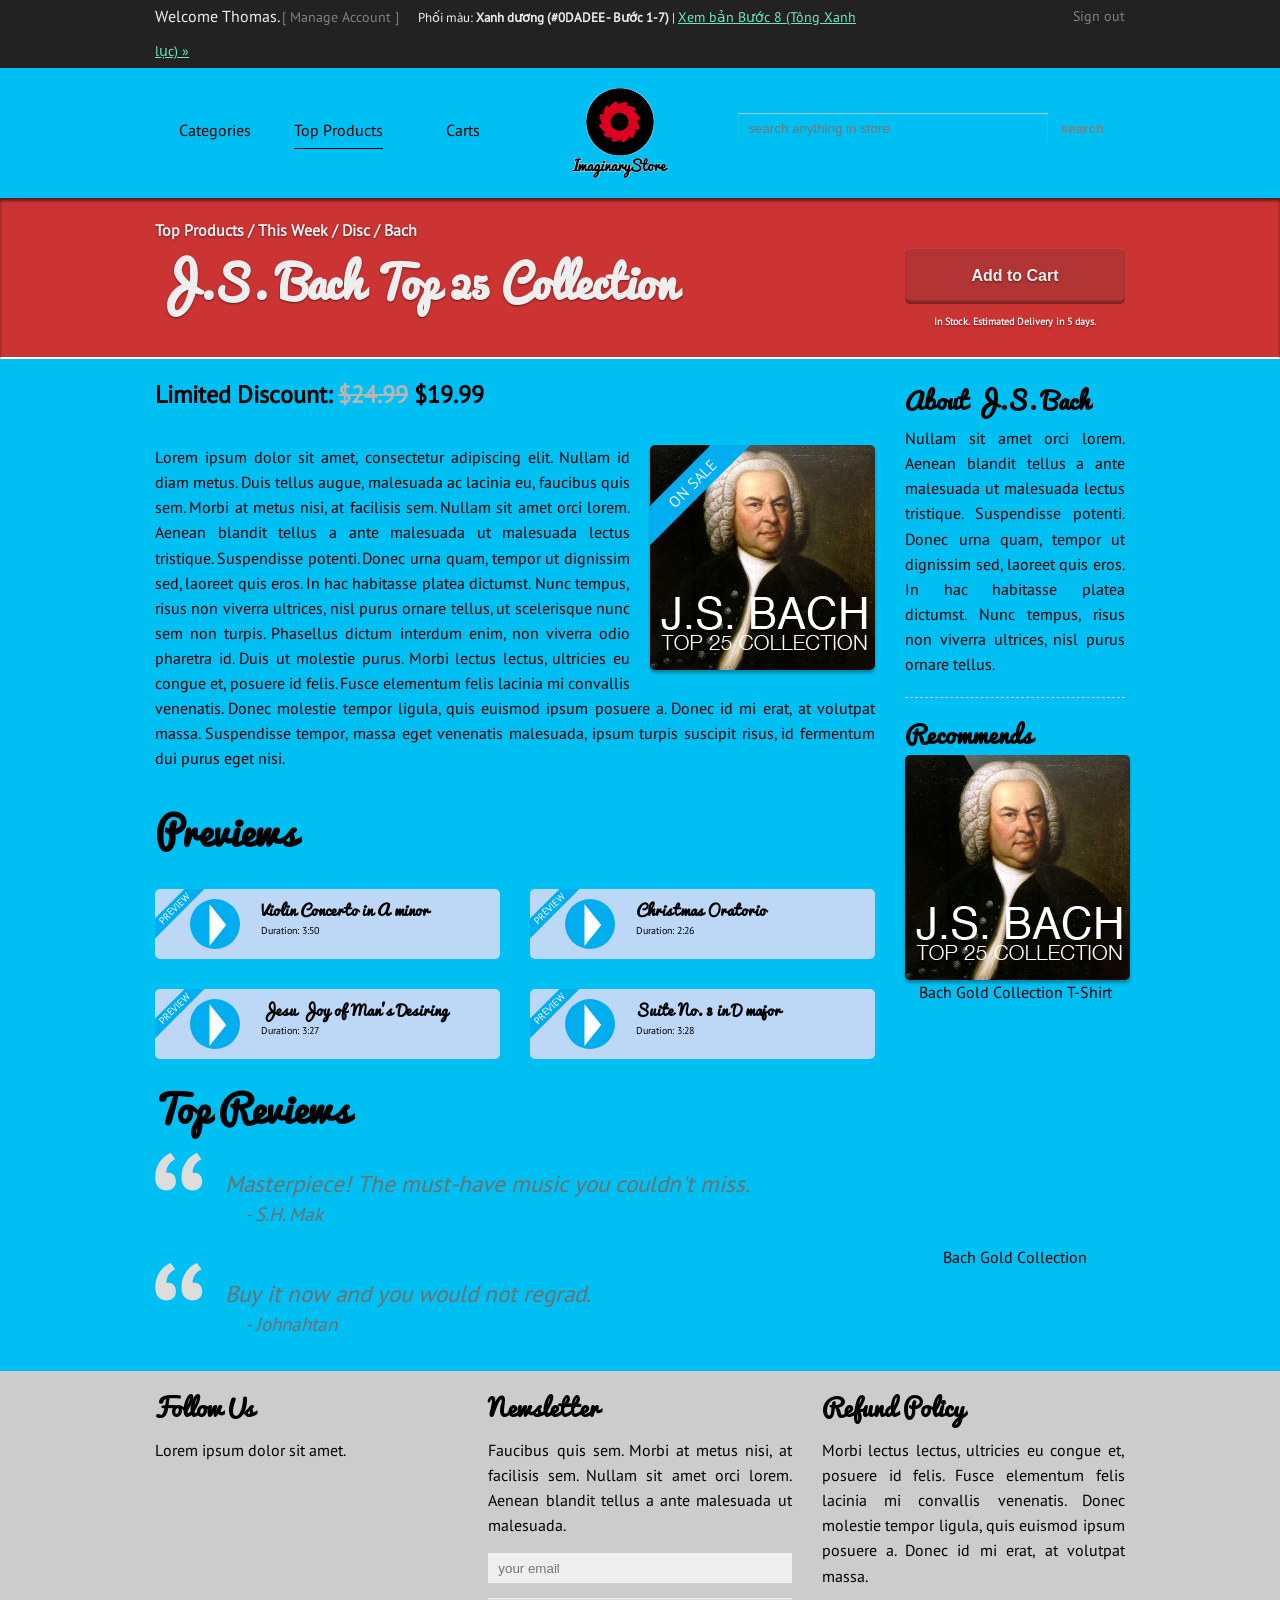
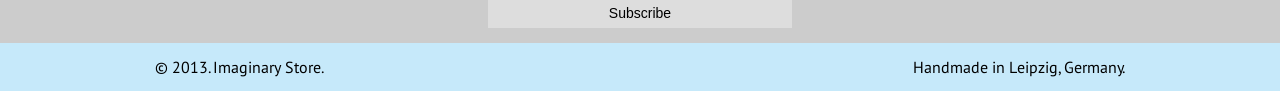
==== index.html @ 4e6197c7 "Hoàn thành bài thực hành phối màu đơn tông trên trang web" ====
<!doctype html>
<html>
<head>
<meta charset="utf-8">
<meta name="viewport" content="width=device-width, initial-scale=1" />
<title>Imaginary Store</title>
<link href="style.css" rel="stylesheet" type="text/css" />
</head>

<body>
<header id="top">
	<div class="fix-size">
    	<p class="c9 left">
        	Welcome Thomas. <a href="">[ Manage Account ]</a>
            <span style="margin-left: 15px; font-size: 13px;">
                Phối màu: <strong>Xanh dương (#0DADEE - Bước 1-7)</strong> | <a href="index-variant2.html" style="color: #6EE7B7; text-decoration: underline;">Xem bản Bước 8 (Tông Xanh lục) &raquo;</a>
            </span>
        </p>
        <p class="c3 left">
        	<a href="#main-nav" class="hide"><img src="images/nav-btn.png" alt="button" /></a>
            <a href="" class="right">Sign out</a>
        </p>
    </div>
    <div class="clear"></div>
</header><!-- header -->

<nav>
	<div class="fix-size">
    	<ul class="c5 left show">
        	<li><a href="">Categories</a></li>
            <li><a href="">Top Products</a></li>
            <li><a href="">Carts</a></li>
        </ul>
        <a href="" class="c2 left c">
        	<img src="images/logo.png" alt="logo" />
        </a>
        <form action="#" class="c5 left show">
        	<input type="search" placeholder="search anything in store" required />
            <input type="submit" value="search" />
        </form>
    </div>
    <div class="clear"></div>
</nav><!-- nav -->

<section id="banner">
	<div class="fix-size">
    	<section class="c9 left c">
        	<p>Top Products / This Week / Disc / Bach</p>
            <h1>J.S. Bach Top 25 Collection</h1>
        </section>
        <aside class="c3 left c">
        	<button>Add to Cart</button>
            <p>In Stock. Estimated Delivery in 5 days.</p>
        </aside>
    </div>
    <div class="clear"></div>
</section><!-- banner -->

<section id="main">
	<div class="fix-size">
    	<section class="c9 left c">
        	<h3>Limited Discount: <del>$24.99</del> $19.99</h3>            
            <div class="trans right">
                <div class="cover">
                    <div class="face">
                        <p class="on-sale">ON SALE</p>
                    </div>
                    <div class="face back">
                        <b>J.S. Bach - Top 25 Collection</b>
                        <ol>
                            <li>Violin Concerto in A minor</li>
                            <li>Christmas Oratorio</li>
                            <li>Jesu Joy of Man's Desiring</li>
                            <li>Suite No. 3 in D major</li>
                            <!-- text -->
                        </ol>
                    </div>
                </div>
            </div><!-- trans -->
            
            <p>
            	Lorem ipsum dolor sit amet, consectetur adipiscing elit. Nullam id diam metus. Duis tellus augue, malesuada ac lacinia eu, faucibus quis sem. Morbi at metus nisi, at facilisis sem. Nullam sit amet orci lorem. Aenean blandit tellus a ante malesuada ut malesuada lectus tristique. Suspendisse potenti. Donec urna quam, tempor ut dignissim sed, laoreet quis eros. In hac habitasse platea dictumst. Nunc tempus, risus non viverra ultrices, nisl purus ornare tellus, ut scelerisque nunc sem non turpis. Phasellus dictum interdum enim, non viverra odio pharetra id. Duis ut molestie purus. Morbi lectus lectus, ultricies eu congue et, posuere id felis. Fusce elementum felis lacinia mi convallis venenatis. Donec molestie tempor ligula, quis euismod ipsum posuere a. Donec id mi erat, at volutpat massa. Suspendisse tempor, massa eget venenatis malesuada, ipsum turpis suscipit risus, id fermentum dui purus eget nisi.<!-- text -->
            </p>
            
            <h2>Previews</h2>
            <ul class="preview">
            	<li class="left"><a href="">
                	<div class="c3 left">
                    	<p class="title">PREVIEW</p>
                        <div class="circle"><div class="triangle">&#9658;</div></div>
                    </div>
                    <div class="c9 left">
                    	<b>Violin Concerto in A minor</b><!-- text -->
                        <small>Duration: 3:50</small>
                    </div>
                    <div class="clear"></div>
                </a></li><!-- element -->
                
                <li class="right"><a href="">
                	<div class="c3 left">
                    	<p class="title">PREVIEW</p>
                        <div class="circle"><div class="triangle">&#9658;</div></div>
                    </div>
                    <div class="c9 left">
                    	<b>Christmas Oratorio</b><!-- text -->
                        <small>Duration: 2:26</small>
                    </div>
                    <div class="clear"></div>
                </a></li><!-- element -->
                <li class="clear"></li>
                
                <li class="left"><a href="">
                	<div class="c3 left">
                    	<p class="title">PREVIEW</p>
                        <div class="circle"><div class="triangle">&#9658;</div></div>
                    </div>
                    <div class="c9 left">
                    	<b>Jesu Joy of Man's Desiring</b><!-- text -->
                        <small>Duration: 3:27</small>
                    </div>
                    <div class="clear"></div>
                </a></li><!-- element -->
                
                <li class="right"><a href="">
                	<div class="c3 left">
                    	<p class="title">PREVIEW</p>
                        <div class="circle"><div class="triangle">&#9658;</div></div>
                    </div>
                    <div class="c9 left">
                    	<b>Suite No. 3 in D major</b><!-- text -->
                        <small>Duration: 3:28</small>
                    </div>
                    <div class="clear"></div>
                </a></li><!-- element -->
            </ul>
            <div class="clear"></div>
            
            <h2>Top Reviews</h2>
            <blockquote>
            	<div class="quote">&ldquo;</div>
                <p>
                	Masterpiece! The must-have music you couldn't miss.<small>- S.H. Mak</small>
                </p>
            </blockquote>
            
            <blockquote>
            	<div class="quote">&ldquo;</div>
                <p>
                	Buy it now and you would not regrad. <small>- Johnahtan</small>
                </p>
            </blockquote>
        </section>
        <aside class="c3 left c">
        	<h3>About J.S. Bach</h3>
            <p class="about">
            	Nullam sit amet orci lorem. Aenean blandit tellus a ante malesuada ut malesuada lectus tristique. Suspendisse potenti. Donec urna quam, tempor ut dignissim sed, laoreet quis eros. In hac habitasse platea dictumst. Nunc tempus, risus non viverra ultrices, nisl purus ornare tellus.
            </p>
            
            <h3>Recommends</h3>
            <div class="aside-cover">
            	<div class="trans">
                	<div class="cover">
                    	<div class="face">
                        </div>
                        <div class="face back">
                        	<b>J.S. Bach - Top 25 Collection</b>
                            <ol>
                            	<li>Violin Concerto in A minor</li>
                                <li>Christmas Oratorio</li>
                                <li>Jesu Joy of Man's Desiring</li>
                                <li>Suite No. 3 in D major</li>
                            	<!-- text -->
                            </ol>
                            <button>Go to Album</button>
                        </div>
                    </div>
                </div><!-- trans -->
            	<p>Bach Gold Collection T-Shirt</p>
            </div><!-- aside cover -->
            
            <div class="aside-cover">
            	<div class="trans">
                	<div class="cover">
                    	<div class="face">
                        </div>
                        <div class="face back">
                        	<b>J.S. Bach - Top 25 Collection</b>
                            <ol>
                            	<li>Violin Concerto in A minor</li>
                                <li>Christmas Oratorio</li>
                                <li>Jesu Joy of Man's Desiring</li>
                                <li>Suite No. 3 in D major</li>
                            	<!-- text -->
                            </ol>
                            <button>Go to Album</button>
                        </div>
                    </div>
                </div><!-- trans -->
                <p>Bach Gold Collection</p>
            </div><!-- aside cover -->
        </aside>
    </div>
    <div class="clear"></div>
    
    <nav id="main-nav" class="c12 c hide">
    	<ul>
        	<li><a href="#top"><span class="arrow"></span>Back to Top</a></li>
            <li><a href="">Categories</a></li>
            <li><a href="">Top Products</a></li>
            <li><a href="">Carts</a></li>
            <li><a href="">Your Account</a></li>
        </ul>
        <form action="#">
        	<input type="search" placeholder="search in store" required />
            <input type="submit" value="go" />
        </form>
    </nav><!-- main nav -->
    <div class="clear"></div>
</section><!-- main -->

<section id="info">
	<div class="fix-size">
    	<div class="c4 left c">
        	<h3>Follow Us</h3>
            <p>
            	Lorem ipsum dolor sit amet.
            </p>
        </div>
        <div class="c4 left c">
        	<h3>Newsletter</h3>
            <p>
            	Faucibus quis sem. Morbi at metus nisi, at facilisis sem. Nullam sit amet orci lorem. Aenean blandit tellus a ante malesuada ut malesuada.
            </p>
            <form action="#">
            	<input type="email" placeholder="your email" required />
                <input type="submit" value="Subscribe" />
            </form>
        </div>
        <div class="c4 left c">
        	<h3>Refund Policy</h3>
        	<p>
            	Morbi lectus lectus, ultricies eu congue et, posuere id felis. Fusce elementum felis lacinia mi convallis venenatis. Donec molestie tempor ligula, quis euismod ipsum posuere a. Donec id mi erat, at volutpat massa.
            </p>
        </div>
    </div>
    <div class="clear"></div>
</section><!-- info -->

<footer>
	<div class="fix-size">
    	<div class="c12 c">
        	<span>&copy; 2013. Imaginary Store.</span>
            <span class="right">Handmade in Leipzig, Germany.</span>
        </div>
    </div>
    <div class="clear"></div>
</footer><!-- footer -->
</body>
</html>
---- style.css ----
@charset "utf-8";
/* CSS Document */
* {
	margin: 0;
	padding: 0;
}
ul li {
	list-style: none;
}
a {
	text-decoration: none;
}
.clear {
	clear: both;
}
.left {
	float: left;
}
.right { 
	float: right;
}
.hide {
	display: none;
}
::selection {
	background: #00ADEE;
	color: #fff;
}
::-moz-selection {
background: #00ADEE;
color: #fff;
}
.c2 {
	width: 16.6666%;
}
.c3 {
	width: 25%;
}
.c4 {
	width: 33.3333%;
}
.c5 {
	width: 41.6666%;
}
.c9 {
	width: 75%;
}
.c12 {
	width: 100%;
}
.c2, .c3, .c4, .c5, .c9, .c12 {
	padding: 0 15px;
	box-sizing: border-box;
	-moz-box-sizing: border-box;
}
.fix-size {
	max-width: 1000px;
	margin: auto;
}
/* core */
@font-face {
	font-family: font1;
	src: url(fonts/pacifico.woff);
}
@font-face {
	font-family: font2;
	src: url(fonts/ptsans.woff);
}
body {
    font-family: font2;
    font-size: 15.5px;
    color: #000;
    background: #00BFF2; 
    line-height: 1.62em;
}
/* header */
header {
	color: #eee;
	background: #222;
	line-height: 32px;
}
header a {
	color: #808080;
	font-size: 14px;
}
/* footer */
footer {
    color: #000; 
    background: #C6E9FA; 
    line-height: 48px;
}
/* nav */
body > nav ul {
	margin-top: 45px;
}
body > nav ul li {
	width: 31%;
	display: inline-block;
	text-align: center;
}
body > nav ul li a {
	color: #000;
	display: inline-block;
	padding: 5px 0;
}
body > nav ul li:nth-child(2) a {
	border-bottom: solid 1px;
}
body > nav ul:hover li a {
	border-bottom: none;
}
body > nav ul li:hover a {
	border-bottom: solid 1px;
}
body > nav a.c2 {
	display: block;
}
body > nav a img {
	display: block;
	margin: 20px 0;
}
body > nav form {
	margin-top: 45px;
}
input, button {
	width: 100%;
	height: 30px;
	color: #a9a9a9;
	background: none;
	border: none;
	outline: none;
}
body > nav input[type=search] {
	width: 80%;
	box-shadow: inset 0 1px 1px rgba(210, 210, 210, 0.8);
	text-indent: 10px;
}
body > nav input[type=search]:focus {
	background: #fff;
	box-shadow: inset 0 1px 1px rgba(170, 170, 170, 0.7);
}
body > nav input[type=submit] {
	width: 16%;
	font-weight: bold;
	color: #808080;
}
body > nav input[type=search]:focus + input {
	background: #fff;
	box-shadow: inset 0 1px 1px rgba(170, 170, 170, 0.7);
}
/* banner */
#banner {
	background: #c33;
	box-shadow: inset 0 3px 3px rgba(0, 0, 0, 0.5), inset 0 -2px #fff;
	font-weight: bold;
	padding: 20px 0;
	color: #eee;
	text-shadow: 0 1px 2px rgba(0, 0, 0, 0.5);
}
h1, h2, h3 {
	font-family: font1;
	line-height: normal;
	padding-bottom: 10px;
}
h1 {
	font-size: 44px;
}
h2 {
	font-size: 38px;
}
h3 {
	font-size: 24px;
}
#banner aside button {
	height: 56px;
	border-radius: 5px;
	margin-top: 30px;
	font-size: 16px;
	font-weight: bold;
	color: #eee;
	box-shadow: inset 0 -3px 2px rgba(0, 0, 0, 0.3), inset 0 1px 1px rgba(255, 255, 255, 0.1);
	background: #b23434;
	text-shadow: 0 1px 2px rgba(0, 0, 0, 0.5);
}
#banner aside button:hover {
	box-shadow: inset 0 2px 2px rgba(0, 0, 0, 0.1), inset 0 -2px rgba(255, 255, 255, 0.1);
}
#banner aside button:active {
	box-shadow: inset 0 2px 2px rgba(0, 0, 0, 0.1), inset 0 -2px rgba(255, 255, 255, 0.1);
	background: #8f292b;
}
#banner aside p {
	text-align: center;
	font-size: 10px;
	padding: 5px 0;
}
/* main */
#main {
	padding-top: 20px;
	overflow: hidden;
}
#main section > .right {
	margin-left: 20px;
	margin-bottom: 10px;
}
#main section h3 {
	font-family: font2;
	font-size: 24px !important;
	margin-bottom: 25px;
}
#main section h3 del {
	color: #b6b6b6;
}
#main section > p {
	text-align: justify;
	margin-bottom: 25px;
}
/* trans */
.trans {
	width: 225px;
	height: 225px;
	margin: auto;
	perspective: 800px;
	-webkit-perspective: 800px;
}
.trans .cover {
	width: 225px;
	height: 225px;
	position: relative;
	transform-style: preserve-3d;
	-webkit-transform-style: preserve-3d;
	transition: all 0.5s ease-out;
	-webkit-transition: all 0.5s ease-out;
}
.trans .face {
	background: url(images/disc-cover.png) no-repeat;
	width: 205px;
	height: 205px;
	padding: 10px;
	border-radius: 5px;
	transform-style: preserve-3d;
	-webkit-transform-style: preserve-3d;
	backface-visibility: hidden;
	-webkit-backface-visibility: hidden;
	box-shadow: 0 3px 3px rgba(0, 0, 0, 0.3);
	position: absolute;
	overflow: hidden;
}
.trans .back {
	box-shadow: 0 3px 3px rgba(0, 0, 0, 0.3), inset 0 225px rgba(255, 255, 255, 0.7);
	text-align: center;
	transform: rotateY(180deg);
	-webkit-transform: rotateY(180deg);
	padding: 9px;
	border: solid 1px;
}
.trans:hover .cover {
	transform: rotateY(-180deg);
	-webkit-transform: rotateY(-180deg);
}
.trans .back b {
	font-size: 14px;
}
.trans .back ol {
	margin-top: 10px;
}
.trans .back ol li {
	list-style: decimal inside;
	line-height: 28px;
	text-align: left;
}
.trans .on-sale {
    background: #00ADEE; 
    color: #eee;
    transform: rotate(-45deg);
    -webkit-transform: rotate(-45deg);
    margin-top: 14px;
    margin-left: -140px;
    text-align: center;
    line-height: 28px;
}
.trans .back button {
	color: #eee;
	background: #c33;
	border-radius: 4px;
	margin-top: 10px;
	width: 100px;
}
.trans .back button:hover {
	background: rgba(204, 51, 51, 0.8);
}
/* main */
#main .preview li {
	width: 50%;
}
#main .preview li a {
    display: block;
    background: #BDD7F7; 
    border-radius: 5px;
    margin: 15px;
    overflow: hidden;
    color: #000;
    position: relative;
    padding: 10px;
}
#main .preview li.left a {
	margin-left: 0;
}
#main .preview li.right a {
	margin-right: 0;
}
#main .preview .title {
    color: #fff;
    font-size: 10px;
    display: block;
    padding: 0 20px;
    line-height: 14px;
    display: block;
    background: #00ADEE; 
    transform: rotate(-45deg);
    -webkit-transform: rotate(-45deg);
    position: absolute;
    top: 13px;
    left: -20px;
}
#main .preview .circle {
    margin-left: 10px;
    width: 50px;
    height: 50px;
    border-radius: 50%;
    background: #00ADEE; 
    position: relative;
}
#main .preview .triangle {
	color: #fff;
	font-size: 28px;
	transform: scaleY(2.5);
	-webkit-transform: scaleY(2.5);
	top: 7px;
	left: 14px;
	position: absolute;
}
#main .preview b {
	font-family: font1;
	display: block;
	line-height: 22px;
}
#main .preview small {
	font-size: 10px;
	display: block;
	line-height: 20px;
}
#main blockquote {
	position: relative;
	margin-bottom: 35px;
}
#main blockquote .quote {
	font-size: 18px;
	transform: scale(10, 10);
	-webkit-transform: scale(10, 10);
	color: #ddd;
	position: absolute;
	left: 20px;
	top: 65px;
}
#main blockquote p {
	padding-top: 20px;
	padding-left: 70px;
	font-size: 23px;
	font-style: italic;
	color: #6f6f6f;
}
#main blockquote small {
	display: block;
	margin-left: 20px;
	margin-top: 5px;
}
#main aside h3 {
	padding-bottom: 0px;
}
#main aside p {
	text-align: center;
}
#main aside .about {
	margin-bottom: 15px;
	padding-bottom: 20px;
	border-bottom: #ccc dashed 1px;
	text-align: justify;
	margin-top: 5px;
}
#main aside .aside-cover {
	margin-bottom: 15px;
}
/* info */
#info {
	padding: 15px 0;
	background: #ccc;
}
#info p {
	margin-bottom: 15px;
	text-align: justify;
}
#info input[type=email] {
	text-indent: 10px;
	background: #eee;
	box-shadow: inset 0 1px 1px #eee;
	margin-bottom: 15px;
}
#info input[type=submit] {
	background: #ddd;
	color: #000;
	box-shadow: inset 0 1px #eee;
	font-size: 14px;
}

/* small screen */
@media (max-width: 800px) {
.hide {
	display: block;
}
.show {
	display: none;
}
.c {
	width: 100%;
}
header a.right {
	float: left;
}
header a.hide {
	float: right;
}
header a.hide img {
	display: block;
	margin: 6px;
}
body > nav a.c2 img {
	margin: 20px auto;
}
#banner {
	padding-bottom: 10px;
}
h1 {
	font-size: 34px;
}
h2 {
	font-size: 28px;
}
h3 {
	font-size: 18px;
}
#main .preview li {
	width: 100%;
}
#main .preview li a {
	margin: 15px 0;
}
#main aside .aside-cover {
	width: 50%;
	float: left;
}
#main-nav {
	margin: 50px 0;
}
#main-nav ul li a {
	display: block;
	line-height: 56px;
	border-top: #ddd solid 1px;
	color: #000;
	padding: 0 10px;
	transition: all 0.5s linear;
	-webkit-transition: all 0.5s linear;
}
#main-nav ul li:last-child a {
	border-bottom: #ddd solid 1px;
}
#main-nav ul li a:hover {
    background: rgba(0, 177, 226, 0.3); 
}
#main-nav .arrow {
	background: url(images/arrow.png) no-repeat bottom;
	width: 30px;
	height: 20px;
	display: inline-block;
	transition: all 0.5s linear;
	-webkit-transition: all 0.5s linear;
}
#main-nav ul li:first-child a:hover .arrow {
	background: url(images/double-arrow.png) no-repeat bottom;
}
#main-nav input {
	border: #aaa solid 1px;
	height: 34px;
	margin: 10px 0;
}
#main-nav input[type=search] {
	box-shadow: inset 0 1px 1px rgba(170, 170, 170, 0.4);
	text-indent: 10px;
}
#main-nav input[type=submit] {
	color: #222;
}
}
 @media (max-width: 500px) {
header p.c9 {
	width: 66.6666%;
}
header p.c3 {
	width: 33.3333%;
}
}
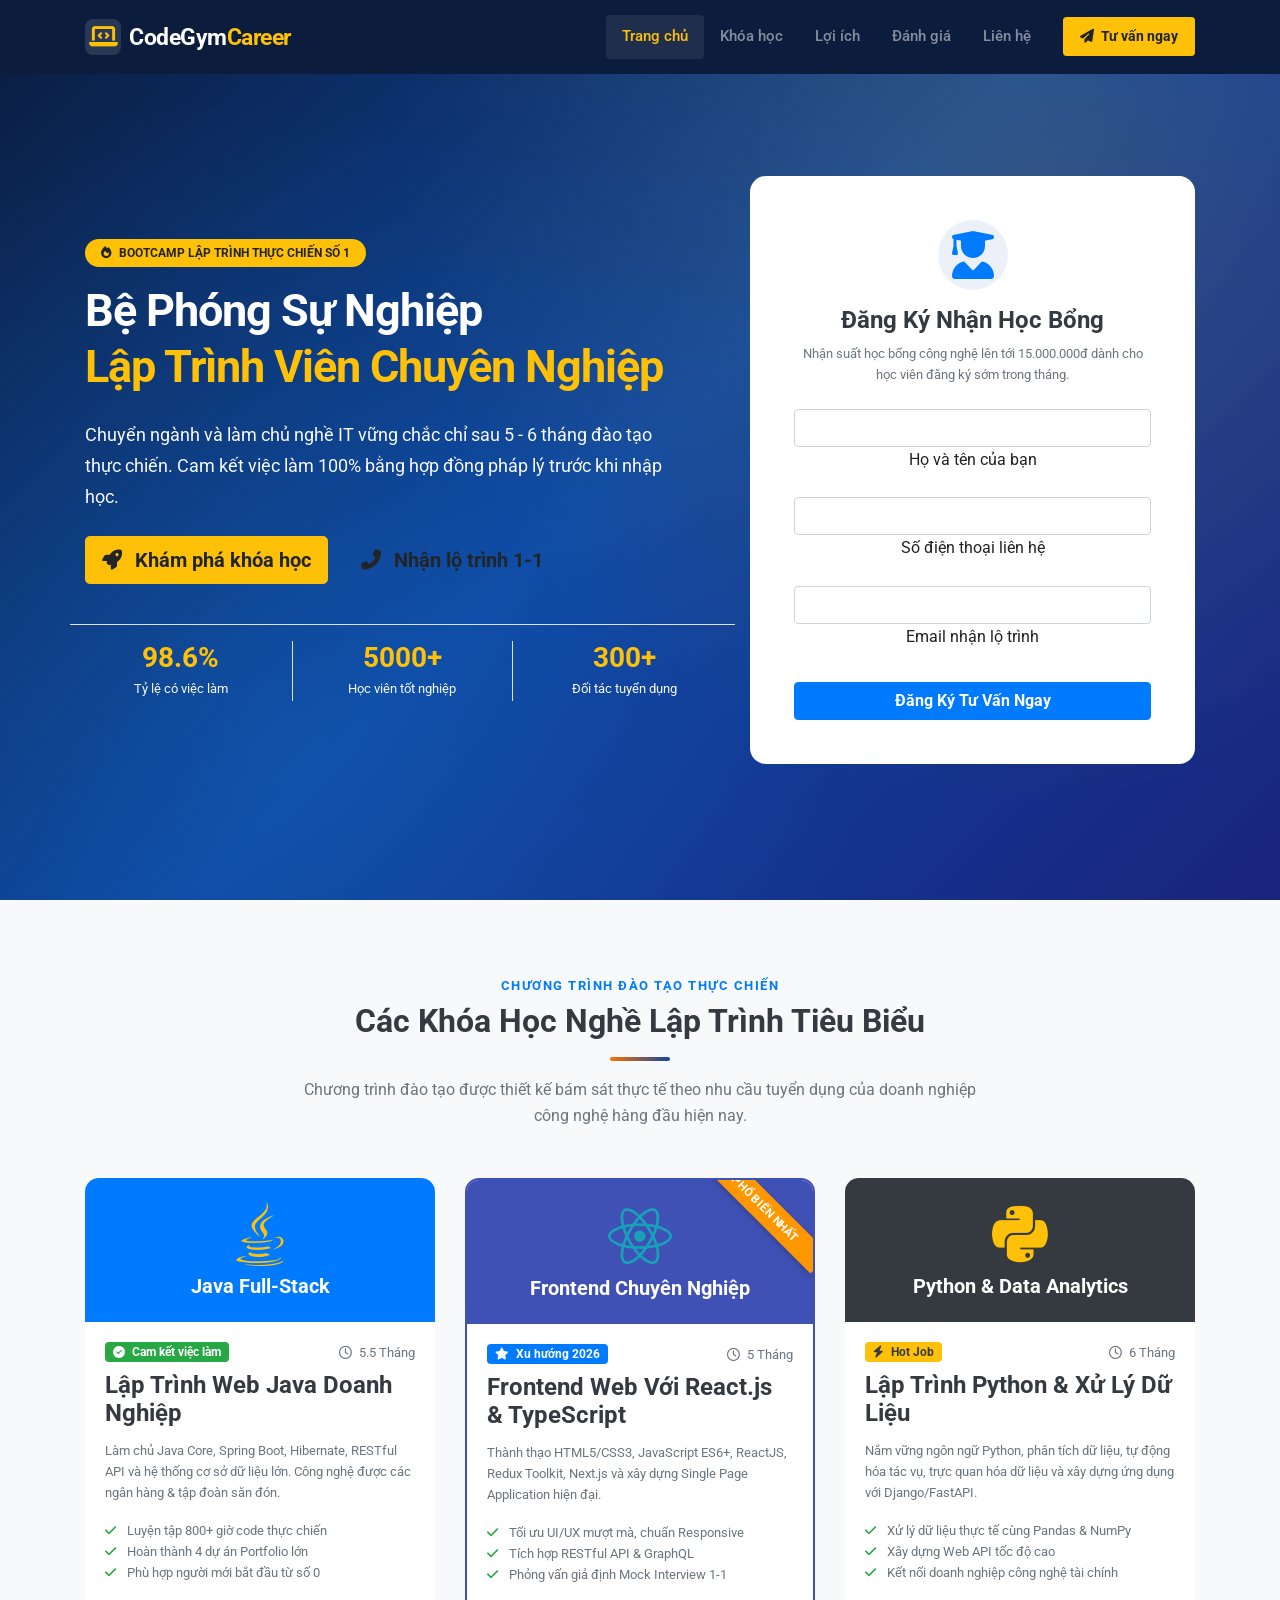
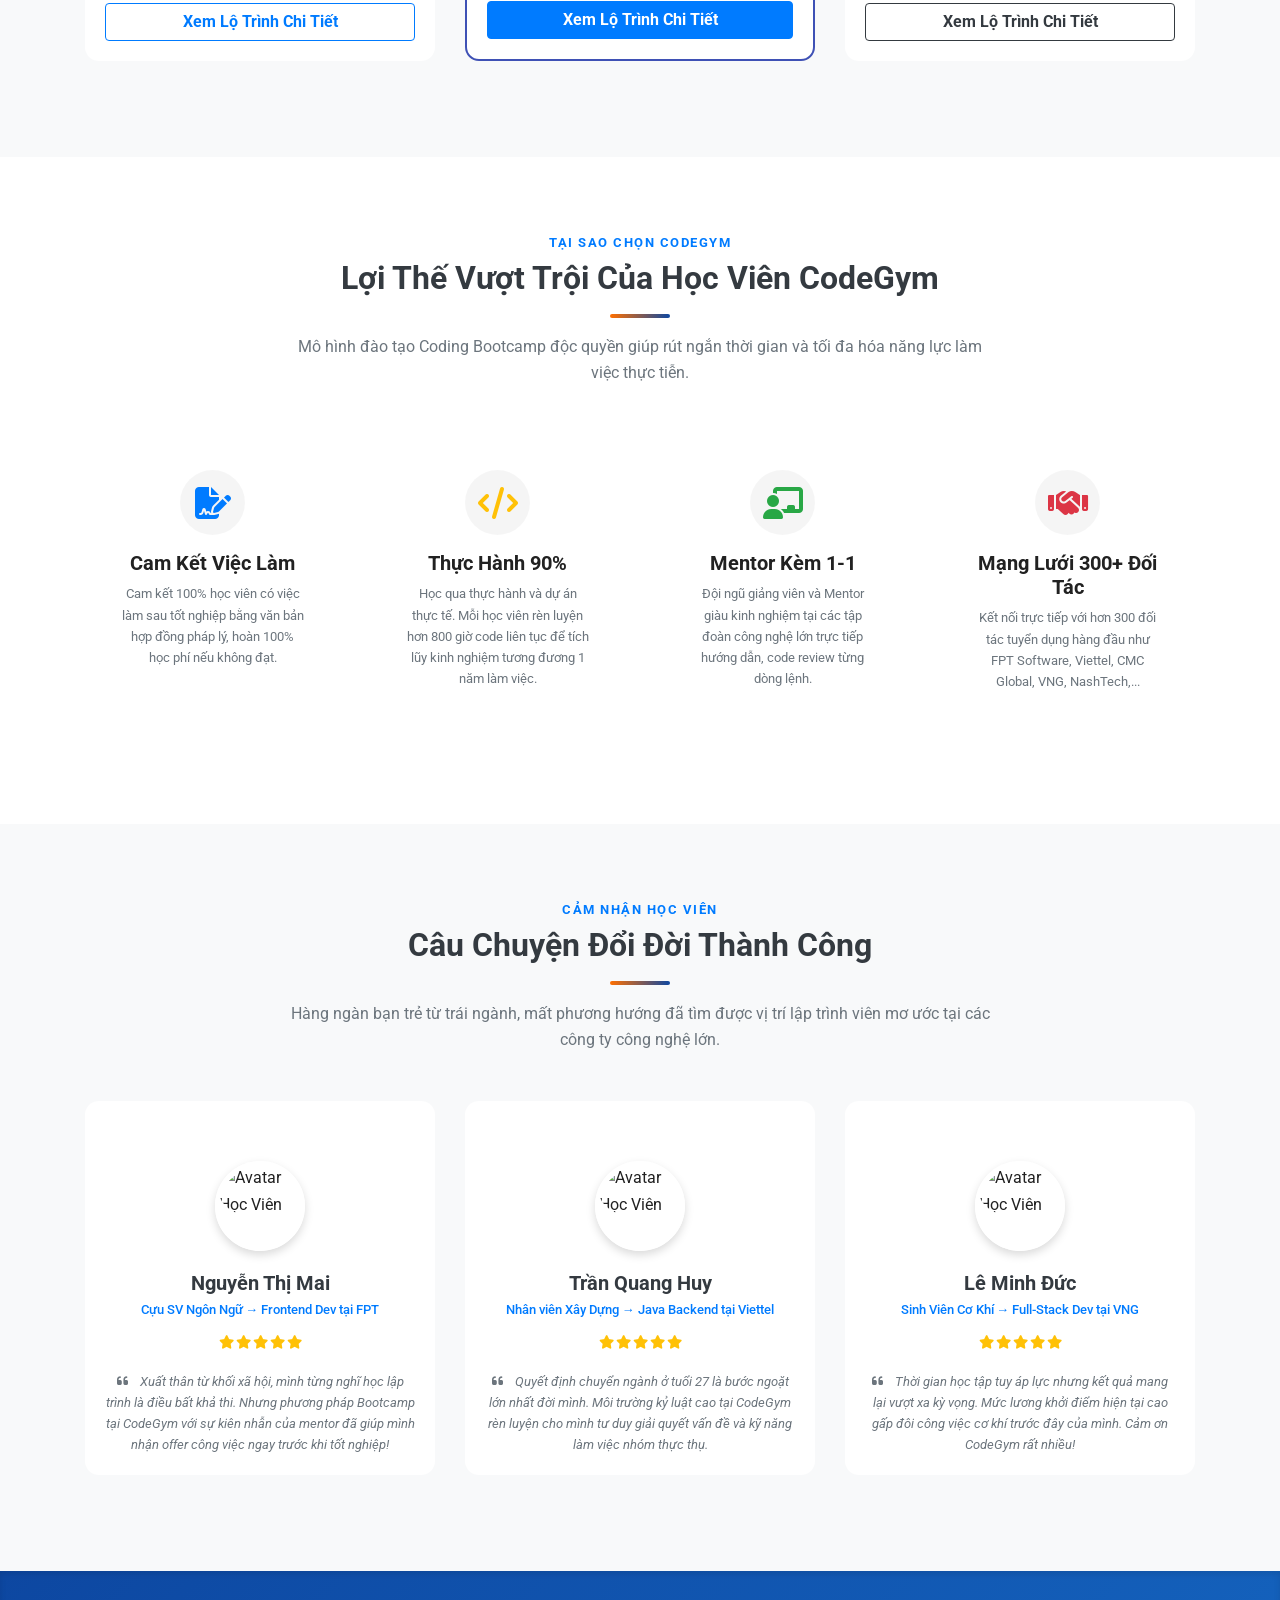
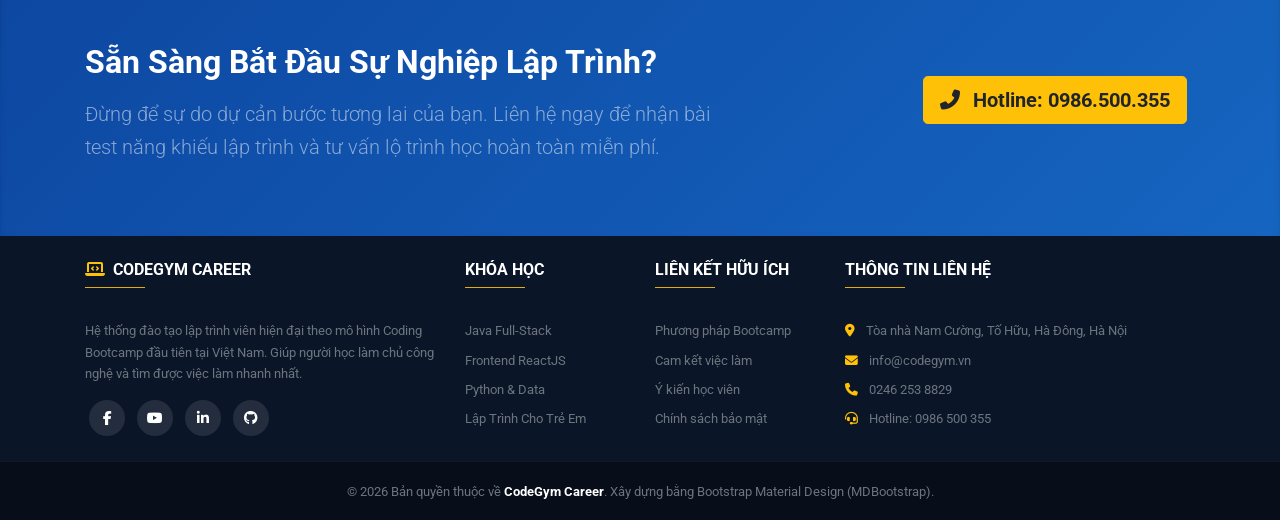
==== commit 40ae2fa7: "Hoan thanh Landing Page CodeGym Career voi MDBootstrap" ====
--- a/index.html
+++ b/index.html
@@ -1,259 +1,549 @@
-<!doctype html>
-<html>
+<!DOCTYPE html>
+<html lang="vi">
 <head>
-<meta charset="utf-8">
-<meta name="viewport" content="width=device-width, initial-scale=1" />
-<title>Imaginary Store</title>
-<link href="style.css" rel="stylesheet" type="text/css" />
+    <meta charset="UTF-8">
+    <meta name="viewport" content="width=device-width, initial-scale=1, shrink-to-fit=no">
+    <meta http-equiv="x-ua-compatible" content="ie=edge">
+    <title>CodeGym Career - Bệ Phóng Sự Nghiệp Lập Trình Viên Hiện Đại</title>
+    
+    <!-- 1. Font Awesome Icons -->
+    <link rel="stylesheet" href="https://cdnjs.cloudflare.com/ajax/libs/font-awesome/6.4.0/css/all.min.css">
+    
+    <!-- 2. Google Fonts: Roboto -->
+    <link rel="stylesheet" href="https://fonts.googleapis.com/css?family=Roboto:300,400,500,700&display=swap">
+    
+    <!-- 3. Bootstrap Core CSS -->
+    <link href="https://cdnjs.cloudflare.com/ajax/libs/twitter-bootstrap/4.5.0/css/bootstrap.min.css" rel="stylesheet">
+    
+    <!-- 4. Material Design Bootstrap (MDBootstrap) Core CSS -->
+    <link href="https://cdnjs.cloudflare.com/ajax/libs/mdbootstrap/4.19.1/css/mdb.min.css" rel="stylesheet">
+    
+    <!-- 5. Custom CSS -->
+    <link href="style.css" rel="stylesheet">
 </head>
-
 <body>
-<header id="top">
-	<div class="fix-size">
-    	<p class="c9 left">
-        	Welcome Thomas. <a href="">[ Manage Account ]</a>
-            <span style="margin-left: 15px; font-size: 13px;">
-                Phối màu: <strong>Xanh dương (#0DADEE - Bước 1-7)</strong> | <a href="index-variant2.html" style="color: #6EE7B7; text-decoration: underline;">Xem bản Bước 8 (Tông Xanh lục) &raquo;</a>
-            </span>
-        </p>
-        <p class="c3 left">
-        	<a href="#main-nav" class="hide"><img src="images/nav-btn.png" alt="button" /></a>
-            <a href="" class="right">Sign out</a>
-        </p>
-    </div>
-    <div class="clear"></div>
-</header><!-- header -->
-
-<nav>
-	<div class="fix-size">
-    	<ul class="c5 left show">
-        	<li><a href="">Categories</a></li>
-            <li><a href="">Top Products</a></li>
-            <li><a href="">Carts</a></li>
-        </ul>
-        <a href="" class="c2 left c">
-        	<img src="images/logo.png" alt="logo" />
-        </a>
-        <form action="#" class="c5 left show">
-        	<input type="search" placeholder="search anything in store" required />
-            <input type="submit" value="search" />
-        </form>
-    </div>
-    <div class="clear"></div>
-</nav><!-- nav -->
-
-<section id="banner">
-	<div class="fix-size">
-    	<section class="c9 left c">
-        	<p>Top Products / This Week / Disc / Bach</p>
-            <h1>J.S. Bach Top 25 Collection</h1>
-        </section>
-        <aside class="c3 left c">
-        	<button>Add to Cart</button>
-            <p>In Stock. Estimated Delivery in 5 days.</p>
-        </aside>
-    </div>
-    <div class="clear"></div>
-</section><!-- banner -->
-
-<section id="main">
-	<div class="fix-size">
-    	<section class="c9 left c">
-        	<h3>Limited Discount: <del>$24.99</del> $19.99</h3>            
-            <div class="trans right">
-                <div class="cover">
-                    <div class="face">
-                        <p class="on-sale">ON SALE</p>
-                    </div>
-                    <div class="face back">
-                        <b>J.S. Bach - Top 25 Collection</b>
-                        <ol>
-                            <li>Violin Concerto in A minor</li>
-                            <li>Christmas Oratorio</li>
-                            <li>Jesu Joy of Man's Desiring</li>
-                            <li>Suite No. 3 in D major</li>
-                            <!-- text -->
-                        </ol>
-                    </div>
-                </div>
-            </div><!-- trans -->
-            
-            <p>
-            	Lorem ipsum dolor sit amet, consectetur adipiscing elit. Nullam id diam metus. Duis tellus augue, malesuada ac lacinia eu, faucibus quis sem. Morbi at metus nisi, at facilisis sem. Nullam sit amet orci lorem. Aenean blandit tellus a ante malesuada ut malesuada lectus tristique. Suspendisse potenti. Donec urna quam, tempor ut dignissim sed, laoreet quis eros. In hac habitasse platea dictumst. Nunc tempus, risus non viverra ultrices, nisl purus ornare tellus, ut scelerisque nunc sem non turpis. Phasellus dictum interdum enim, non viverra odio pharetra id. Duis ut molestie purus. Morbi lectus lectus, ultricies eu congue et, posuere id felis. Fusce elementum felis lacinia mi convallis venenatis. Donec molestie tempor ligula, quis euismod ipsum posuere a. Donec id mi erat, at volutpat massa. Suspendisse tempor, massa eget venenatis malesuada, ipsum turpis suscipit risus, id fermentum dui purus eget nisi.<!-- text -->
-            </p>
-            
-            <h2>Previews</h2>
-            <ul class="preview">
-            	<li class="left"><a href="">
-                	<div class="c3 left">
-                    	<p class="title">PREVIEW</p>
-                        <div class="circle"><div class="triangle">&#9658;</div></div>
-                    </div>
-                    <div class="c9 left">
-                    	<b>Violin Concerto in A minor</b><!-- text -->
-                        <small>Duration: 3:50</small>
-                    </div>
-                    <div class="clear"></div>
-                </a></li><!-- element -->
+
+    <!-- ==================== HEADER / NAVBAR ==================== -->
+    <header>
+        <nav class="navbar navbar-expand-lg navbar-dark fixed-top scrolling-navbar codegym-navbar z-depth-2">
+            <div class="container">
+                <a class="navbar-brand font-weight-bold d-flex align-items-center" href="#home">
+                    <span class="brand-icon mr-2">
+                        <i class="fas fa-laptop-code"></i>
+                    </span>
+                    <span>CodeGym<span class="text-warning">Career</span></span>
+                </a>
                 
-                <li class="right"><a href="">
-                	<div class="c3 left">
-                    	<p class="title">PREVIEW</p>
-                        <div class="circle"><div class="triangle">&#9658;</div></div>
-                    </div>
-                    <div class="c9 left">
-                    	<b>Christmas Oratorio</b><!-- text -->
-                        <small>Duration: 2:26</small>
-                    </div>
-                    <div class="clear"></div>
-                </a></li><!-- element -->
-                <li class="clear"></li>
+                <!-- Collapse button for mobile -->
+                <button class="navbar-toggler" type="button" data-toggle="collapse" data-target="#mainNavbarNav"
+                    aria-controls="mainNavbarNav" aria-expanded="false" aria-label="Toggle navigation">
+                    <span class="navbar-toggler-icon"></span>
+                </button>
                 
-                <li class="left"><a href="">
-                	<div class="c3 left">
-                    	<p class="title">PREVIEW</p>
-                        <div class="circle"><div class="triangle">&#9658;</div></div>
-                    </div>
-                    <div class="c9 left">
-                    	<b>Jesu Joy of Man's Desiring</b><!-- text -->
-                        <small>Duration: 3:27</small>
-                    </div>
-                    <div class="clear"></div>
-                </a></li><!-- element -->
-                
-                <li class="right"><a href="">
-                	<div class="c3 left">
-                    	<p class="title">PREVIEW</p>
-                        <div class="circle"><div class="triangle">&#9658;</div></div>
-                    </div>
-                    <div class="c9 left">
-                    	<b>Suite No. 3 in D major</b><!-- text -->
-                        <small>Duration: 3:28</small>
-                    </div>
-                    <div class="clear"></div>
-                </a></li><!-- element -->
-            </ul>
-            <div class="clear"></div>
-            
-            <h2>Top Reviews</h2>
-            <blockquote>
-            	<div class="quote">&ldquo;</div>
-                <p>
-                	Masterpiece! The must-have music you couldn't miss.<small>- S.H. Mak</small>
+                <!-- Collapsible content -->
+                <div class="collapse navbar-collapse" id="mainNavbarNav">
+                    <ul class="navbar-nav ml-auto align-items-lg-center">
+                        <li class="nav-item active">
+                            <a class="nav-link font-weight-500 waves-effect waves-light" href="#home">Trang chủ <span class="sr-only">(current)</span></a>
+                        </li>
+                        <li class="nav-item">
+                            <a class="nav-link font-weight-500 waves-effect waves-light" href="#courses">Khóa học</a>
+                        </li>
+                        <li class="nav-item">
+                            <a class="nav-link font-weight-500 waves-effect waves-light" href="#benefits">Lợi ích</a>
+                        </li>
+                        <li class="nav-item">
+                            <a class="nav-link font-weight-500 waves-effect waves-light" href="#testimonials">Đánh giá</a>
+                        </li>
+                        <li class="nav-item">
+                            <a class="nav-link font-weight-500 waves-effect waves-light" href="#contact">Liên hệ</a>
+                        </li>
+                        <li class="nav-item ml-lg-3 mt-2 mt-lg-0">
+                            <a href="#contact" class="btn btn-warning btn-sm btn-rounded font-weight-bold waves-effect waves-light m-0 px-3 py-2 z-depth-1">
+                                <i class="fas fa-paper-plane mr-1"></i> Tư vấn ngay
+                            </a>
+                        </li>
+                    </ul>
+                </div>
+            </div>
+        </nav>
+    </header>
+
+    <!-- ==================== HERO SECTION (JUMBOTRON / GRID) ==================== -->
+    <section id="home" class="hero-section d-flex align-items-center">
+        <div class="container">
+            <div class="row align-items-center py-5">
+                <div class="col-lg-7 text-white text-center text-lg-left hero-content">
+                    <span class="badge badge-pill badge-warning px-3 py-2 mb-3 font-weight-bold text-uppercase z-depth-1">
+                        <i class="fas fa-fire mr-1"></i> Bootcamp Lập Trình Thực Chiến Số 1
+                    </span>
+                    <h1 class="display-4 font-weight-bold mb-4 hero-title">
+                        Bệ Phóng Sự Nghiệp <br class="d-none d-md-inline">
+                        <span class="text-warning">Lập Trình Viên Chuyên Nghiệp</span>
+                    </h1>
+                    <p class="lead mb-4 text-light font-weight-normal hero-desc">
+                        Chuyển ngành và làm chủ nghề IT vững chắc chỉ sau 5 - 6 tháng đào tạo thực chiến. Cam kết việc làm 100% bằng hợp đồng pháp lý trước khi nhập học.
+                    </p>
+                    <div class="d-flex flex-wrap justify-content-center justify-content-lg-start hero-cta-group">
+                        <a href="#courses" class="btn btn-warning btn-rounded btn-lg font-weight-bold waves-effect waves-light z-depth-2 mr-md-3 mb-3">
+                            <i class="fas fa-rocket mr-2"></i> Khám phá khóa học
+                        </a>
+                        <a href="#contact" class="btn btn-outline-white btn-rounded btn-lg font-weight-bold waves-effect waves-light mb-3">
+                            <i class="fas fa-phone-alt mr-2"></i> Nhận lộ trình 1-1
+                        </a>
+                    </div>
+                    <!-- Quick stats -->
+                    <div class="row text-center mt-4 pt-3 border-top border-white-50">
+                        <div class="col-4">
+                            <h3 class="font-weight-bold text-warning mb-0">98.6%</h3>
+                            <small class="text-light">Tỷ lệ có việc làm</small>
+                        </div>
+                        <div class="col-4 border-left border-right border-white-50">
+                            <h3 class="font-weight-bold text-warning mb-0">5000+</h3>
+                            <small class="text-light">Học viên tốt nghiệp</small>
+                        </div>
+                        <div class="col-4">
+                            <h3 class="font-weight-bold text-warning mb-0">300+</h3>
+                            <small class="text-light">Đối tác tuyển dụng</small>
+                        </div>
+                    </div>
+                </div>
+                <div class="col-lg-5 text-center mt-5 mt-lg-0">
+                    <div class="hero-image-card card z-depth-3 p-4">
+                        <div class="card-body">
+                            <div class="icon-circle mb-3 mx-auto">
+                                <i class="fas fa-user-graduate fa-3x text-primary"></i>
+                            </div>
+                            <h4 class="card-title font-weight-bold text-dark mb-2">Đăng Ký Nhận Học Bổng</h4>
+                            <p class="card-text text-muted small mb-4">
+                                Nhận suất học bổng công nghệ lên tới 15.000.000đ dành cho học viên đăng ký sớm trong tháng.
+                            </p>
+                            <form action="#" onsubmit="event.preventDefault(); alert('Cảm ơn bạn! Chuyên viên CodeGym sẽ liên hệ tư vấn trong 15 phút.');">
+                                <div class="md-form md-outline my-3">
+                                    <input type="text" id="heroName" class="form-control" required>
+                                    <label for="heroName">Họ và tên của bạn</label>
+                                </div>
+                                <div class="md-form md-outline my-3">
+                                    <input type="tel" id="heroPhone" class="form-control" required>
+                                    <label for="heroPhone">Số điện thoại liên hệ</label>
+                                </div>
+                                <div class="md-form md-outline my-3">
+                                    <input type="email" id="heroEmail" class="form-control" required>
+                                    <label for="heroEmail">Email nhận lộ trình</label>
+                                </div>
+                                <button type="submit" class="btn btn-primary btn-block btn-rounded font-weight-bold waves-effect waves-light z-depth-2 mt-4">
+                                    Đăng Ký Tư Vấn Ngay
+                                </button>
+                            </form>
+                        </div>
+                    </div>
+                </div>
+            </div>
+        </div>
+    </section>
+
+    <!-- ==================== KHÓA HỌC NỔI BẬT (MDB CARDS) ==================== -->
+    <section id="courses" class="py-5 bg-light">
+        <div class="container py-4">
+            <!-- Section Title -->
+            <div class="text-center mb-5">
+                <span class="text-uppercase font-weight-bold text-primary small tracking-wide">Chương Trình Đào Tạo Thực Chiến</span>
+                <h2 class="display-5 font-weight-bold text-dark mt-1">Các Khóa Học Nghề Lập Trình Tiêu Biểu</h2>
+                <div class="section-divider mx-auto my-3"></div>
+                <p class="text-muted max-w-700 mx-auto">
+                    Chương trình đào tạo được thiết kế bám sát thực tế theo nhu cầu tuyển dụng của doanh nghiệp công nghệ hàng đầu hiện nay.
                 </p>
-            </blockquote>
-            
-            <blockquote>
-            	<div class="quote">&ldquo;</div>
-                <p>
-                	Buy it now and you would not regrad. <small>- Johnahtan</small>
+            </div>
+
+            <!-- Course Grid Cards -->
+            <div class="row">
+                <!-- Course Card 1 -->
+                <div class="col-md-6 col-lg-4 mb-4">
+                    <div class="card h-100 course-card z-depth-1 hoverable">
+                        <div class="view overlay">
+                            <div class="course-header-banner bg-primary text-white p-4 text-center">
+                                <i class="fab fa-java fa-4x mb-2 text-warning"></i>
+                                <h5 class="font-weight-bold mb-0">Java Full-Stack</h5>
+                            </div>
+                            <div class="mask rgba-white-slight"></div>
+                        </div>
+                        <div class="card-body d-flex flex-column justify-content-between">
+                            <div>
+                                <div class="d-flex justify-content-between align-items-center mb-2">
+                                    <span class="badge badge-success px-2 py-1"><i class="fas fa-check-circle mr-1"></i> Cam kết việc làm</span>
+                                    <small class="text-muted"><i class="far fa-clock mr-1"></i> 5.5 Tháng</small>
+                                </div>
+                                <h4 class="card-title font-weight-bold text-dark">Lập Trình Web Java Doanh Nghiệp</h4>
+                                <p class="card-text text-muted small">
+                                    Làm chủ Java Core, Spring Boot, Hibernate, RESTful API và hệ thống cơ sở dữ liệu lớn. Công nghệ được các ngân hàng & tập đoàn săn đón.
+                                </p>
+                                <ul class="list-unstyled text-muted small mb-3">
+                                    <li><i class="fas fa-check text-success mr-2"></i> Luyện tập 800+ giờ code thực chiến</li>
+                                    <li><i class="fas fa-check text-success mr-2"></i> Hoàn thành 4 dự án Portfolio lớn</li>
+                                    <li><i class="fas fa-check text-success mr-2"></i> Phù hợp người mới bắt đầu từ số 0</li>
+                                </ul>
+                            </div>
+                            <div>
+                                <a href="#contact" class="btn btn-outline-primary btn-rounded btn-block font-weight-bold waves-effect">
+                                    Xem Lộ Trình Chi Tiết
+                                </a>
+                            </div>
+                        </div>
+                    </div>
+                </div>
+
+                <!-- Course Card 2 -->
+                <div class="col-md-6 col-lg-4 mb-4">
+                    <div class="card h-100 course-card z-depth-1 hoverable popular-card">
+                        <div class="popular-ribbon">Phổ Biến Nhất</div>
+                        <div class="view overlay">
+                            <div class="course-header-banner bg-indigo text-white p-4 text-center" style="background-color: #3F51B5 !important;">
+                                <i class="fab fa-react fa-4x mb-2 text-info"></i>
+                                <h5 class="font-weight-bold mb-0">Frontend Chuyên Nghiệp</h5>
+                            </div>
+                            <div class="mask rgba-white-slight"></div>
+                        </div>
+                        <div class="card-body d-flex flex-column justify-content-between">
+                            <div>
+                                <div class="d-flex justify-content-between align-items-center mb-2">
+                                    <span class="badge badge-primary px-2 py-1"><i class="fas fa-star mr-1"></i> Xu hướng 2026</span>
+                                    <small class="text-muted"><i class="far fa-clock mr-1"></i> 5 Tháng</small>
+                                </div>
+                                <h4 class="card-title font-weight-bold text-dark">Frontend Web Với React.js & TypeScript</h4>
+                                <p class="card-text text-muted small">
+                                    Thành thạo HTML5/CSS3, JavaScript ES6+, ReactJS, Redux Toolkit, Next.js và xây dựng Single Page Application hiện đại.
+                                </p>
+                                <ul class="list-unstyled text-muted small mb-3">
+                                    <li><i class="fas fa-check text-success mr-2"></i> Tối ưu UI/UX mượt mà, chuẩn Responsive</li>
+                                    <li><i class="fas fa-check text-success mr-2"></i> Tích hợp RESTful API & GraphQL</li>
+                                    <li><i class="fas fa-check text-success mr-2"></i> Phỏng vấn giả định Mock Interview 1-1</li>
+                                </ul>
+                            </div>
+                            <div>
+                                <a href="#contact" class="btn btn-primary btn-rounded btn-block font-weight-bold waves-effect waves-light z-depth-1">
+                                    Xem Lộ Trình Chi Tiết
+                                </a>
+                            </div>
+                        </div>
+                    </div>
+                </div>
+
+                <!-- Course Card 3 -->
+                <div class="col-md-6 col-lg-4 mb-4">
+                    <div class="card h-100 course-card z-depth-1 hoverable">
+                        <div class="view overlay">
+                            <div class="course-header-banner bg-dark text-white p-4 text-center">
+                                <i class="fab fa-python fa-4x mb-2 text-warning"></i>
+                                <h5 class="font-weight-bold mb-0">Python & Data Analytics</h5>
+                            </div>
+                            <div class="mask rgba-white-slight"></div>
+                        </div>
+                        <div class="card-body d-flex flex-column justify-content-between">
+                            <div>
+                                <div class="d-flex justify-content-between align-items-center mb-2">
+                                    <span class="badge badge-warning px-2 py-1 text-dark"><i class="fas fa-bolt mr-1"></i> Hot Job</span>
+                                    <small class="text-muted"><i class="far fa-clock mr-1"></i> 6 Tháng</small>
+                                </div>
+                                <h4 class="card-title font-weight-bold text-dark">Lập Trình Python & Xử Lý Dữ Liệu</h4>
+                                <p class="card-text text-muted small">
+                                    Nắm vững ngôn ngữ Python, phân tích dữ liệu, tự động hóa tác vụ, trực quan hóa dữ liệu và xây dựng ứng dụng với Django/FastAPI.
+                                </p>
+                                <ul class="list-unstyled text-muted small mb-3">
+                                    <li><i class="fas fa-check text-success mr-2"></i> Xử lý dữ liệu thực tế cùng Pandas & NumPy</li>
+                                    <li><i class="fas fa-check text-success mr-2"></i> Xây dựng Web API tốc độ cao</li>
+                                    <li><i class="fas fa-check text-success mr-2"></i> Kết nối doanh nghiệp công nghệ tài chính</li>
+                                </ul>
+                            </div>
+                            <div>
+                                <a href="#contact" class="btn btn-outline-dark btn-rounded btn-block font-weight-bold waves-effect">
+                                    Xem Lộ Trình Chi Tiết
+                                </a>
+                            </div>
+                        </div>
+                    </div>
+                </div>
+            </div>
+        </div>
+    </section>
+
+    <!-- ==================== LỢI ÍCH ĐÀO TẠO (FEATURES / BENEFITS) ==================== -->
+    <section id="benefits" class="py-5">
+        <div class="container py-4">
+            <div class="text-center mb-5">
+                <span class="text-uppercase font-weight-bold text-primary small tracking-wide">Tại Sao Chọn CodeGym</span>
+                <h2 class="display-5 font-weight-bold text-dark mt-1">Lợi Thế Vượt Trội Của Học Viên CodeGym</h2>
+                <div class="section-divider mx-auto my-3"></div>
+                <p class="text-muted max-w-700 mx-auto">
+                    Mô hình đào tạo Coding Bootcamp độc quyền giúp rút ngắn thời gian và tối đa hóa năng lực làm việc thực tiễn.
                 </p>
-            </blockquote>
-        </section>
-        <aside class="c3 left c">
-        	<h3>About J.S. Bach</h3>
-            <p class="about">
-            	Nullam sit amet orci lorem. Aenean blandit tellus a ante malesuada ut malesuada lectus tristique. Suspendisse potenti. Donec urna quam, tempor ut dignissim sed, laoreet quis eros. In hac habitasse platea dictumst. Nunc tempus, risus non viverra ultrices, nisl purus ornare tellus.
-            </p>
-            
-            <h3>Recommends</h3>
-            <div class="aside-cover">
-            	<div class="trans">
-                	<div class="cover">
-                    	<div class="face">
-                        </div>
-                        <div class="face back">
-                        	<b>J.S. Bach - Top 25 Collection</b>
-                            <ol>
-                            	<li>Violin Concerto in A minor</li>
-                                <li>Christmas Oratorio</li>
-                                <li>Jesu Joy of Man's Desiring</li>
-                                <li>Suite No. 3 in D major</li>
-                            	<!-- text -->
-                            </ol>
-                            <button>Go to Album</button>
-                        </div>
-                    </div>
-                </div><!-- trans -->
-            	<p>Bach Gold Collection T-Shirt</p>
-            </div><!-- aside cover -->
-            
-            <div class="aside-cover">
-            	<div class="trans">
-                	<div class="cover">
-                    	<div class="face">
-                        </div>
-                        <div class="face back">
-                        	<b>J.S. Bach - Top 25 Collection</b>
-                            <ol>
-                            	<li>Violin Concerto in A minor</li>
-                                <li>Christmas Oratorio</li>
-                                <li>Jesu Joy of Man's Desiring</li>
-                                <li>Suite No. 3 in D major</li>
-                            	<!-- text -->
-                            </ol>
-                            <button>Go to Album</button>
-                        </div>
-                    </div>
-                </div><!-- trans -->
-                <p>Bach Gold Collection</p>
-            </div><!-- aside cover -->
-        </aside>
-    </div>
-    <div class="clear"></div>
-    
-    <nav id="main-nav" class="c12 c hide">
-    	<ul>
-        	<li><a href="#top"><span class="arrow"></span>Back to Top</a></li>
-            <li><a href="">Categories</a></li>
-            <li><a href="">Top Products</a></li>
-            <li><a href="">Carts</a></li>
-            <li><a href="">Your Account</a></li>
-        </ul>
-        <form action="#">
-        	<input type="search" placeholder="search in store" required />
-            <input type="submit" value="go" />
-        </form>
-    </nav><!-- main nav -->
-    <div class="clear"></div>
-</section><!-- main -->
-
-<section id="info">
-	<div class="fix-size">
-    	<div class="c4 left c">
-        	<h3>Follow Us</h3>
-            <p>
-            	Lorem ipsum dolor sit amet.
-            </p>
-        </div>
-        <div class="c4 left c">
-        	<h3>Newsletter</h3>
-            <p>
-            	Faucibus quis sem. Morbi at metus nisi, at facilisis sem. Nullam sit amet orci lorem. Aenean blandit tellus a ante malesuada ut malesuada.
-            </p>
-            <form action="#">
-            	<input type="email" placeholder="your email" required />
-                <input type="submit" value="Subscribe" />
-            </form>
-        </div>
-        <div class="c4 left c">
-        	<h3>Refund Policy</h3>
-        	<p>
-            	Morbi lectus lectus, ultricies eu congue et, posuere id felis. Fusce elementum felis lacinia mi convallis venenatis. Donec molestie tempor ligula, quis euismod ipsum posuere a. Donec id mi erat, at volutpat massa.
-            </p>
-        </div>
-    </div>
-    <div class="clear"></div>
-</section><!-- info -->
-
-<footer>
-	<div class="fix-size">
-    	<div class="c12 c">
-        	<span>&copy; 2013. Imaginary Store.</span>
-            <span class="right">Handmade in Leipzig, Germany.</span>
-        </div>
-    </div>
-    <div class="clear"></div>
-</footer><!-- footer -->
+            </div>
+
+            <div class="row">
+                <!-- Benefit 1 -->
+                <div class="col-md-6 col-lg-3 mb-4">
+                    <div class="card h-100 benefit-box text-center p-3 z-depth-1 hoverable border-0">
+                        <div class="card-body">
+                            <div class="benefit-icon-wrapper mx-auto mb-3 text-primary">
+                                <i class="fas fa-file-signature fa-2x"></i>
+                            </div>
+                            <h5 class="font-weight-bold mb-2">Cam Kết Việc Làm</h5>
+                            <p class="text-muted small mb-0">
+                                Cam kết 100% học viên có việc làm sau tốt nghiệp bằng văn bản hợp đồng pháp lý, hoàn 100% học phí nếu không đạt.
+                            </p>
+                        </div>
+                    </div>
+                </div>
+
+                <!-- Benefit 2 -->
+                <div class="col-md-6 col-lg-3 mb-4">
+                    <div class="card h-100 benefit-box text-center p-3 z-depth-1 hoverable border-0">
+                        <div class="card-body">
+                            <div class="benefit-icon-wrapper mx-auto mb-3 text-warning">
+                                <i class="fas fa-code fa-2x"></i>
+                            </div>
+                            <h5 class="font-weight-bold mb-2">Thực Hành 90%</h5>
+                            <p class="text-muted small mb-0">
+                                Học qua thực hành và dự án thực tế. Mỗi học viên rèn luyện hơn 800 giờ code liên tục để tích lũy kinh nghiệm tương đương 1 năm làm việc.
+                            </p>
+                        </div>
+                    </div>
+                </div>
+
+                <!-- Benefit 3 -->
+                <div class="col-md-6 col-lg-3 mb-4">
+                    <div class="card h-100 benefit-box text-center p-3 z-depth-1 hoverable border-0">
+                        <div class="card-body">
+                            <div class="benefit-icon-wrapper mx-auto mb-3 text-success">
+                                <i class="fas fa-chalkboard-teacher fa-2x"></i>
+                            </div>
+                            <h5 class="font-weight-bold mb-2">Mentor Kèm 1-1</h5>
+                            <p class="text-muted small mb-0">
+                                Đội ngũ giảng viên và Mentor giàu kinh nghiệm tại các tập đoàn công nghệ lớn trực tiếp hướng dẫn, code review từng dòng lệnh.
+                            </p>
+                        </div>
+                    </div>
+                </div>
+
+                <!-- Benefit 4 -->
+                <div class="col-md-6 col-lg-3 mb-4">
+                    <div class="card h-100 benefit-box text-center p-3 z-depth-1 hoverable border-0">
+                        <div class="card-body">
+                            <div class="benefit-icon-wrapper mx-auto mb-3 text-danger">
+                                <i class="fas fa-handshake fa-2x"></i>
+                            </div>
+                            <h5 class="font-weight-bold mb-2">Mạng Lưới 300+ Đối Tác</h5>
+                            <p class="text-muted small mb-0">
+                                Kết nối trực tiếp với hơn 300 đối tác tuyển dụng hàng đầu như FPT Software, Viettel, CMC Global, VNG, NashTech,...
+                            </p>
+                        </div>
+                    </div>
+                </div>
+            </div>
+        </div>
+    </section>
+
+    <!-- ==================== TESTIMONIAL (Ý KIẾN HỌC VIÊN - MDB CAROUSEL) ==================== -->
+    <section id="testimonials" class="py-5 bg-light">
+        <div class="container py-4">
+            <div class="text-center mb-5">
+                <span class="text-uppercase font-weight-bold text-primary small tracking-wide">Cảm Nhận Học Viên</span>
+                <h2 class="display-5 font-weight-bold text-dark mt-1">Câu Chuyện Đổi Đời Thành Công</h2>
+                <div class="section-divider mx-auto my-3"></div>
+                <p class="text-muted max-w-700 mx-auto">
+                    Hàng ngàn bạn trẻ từ trái ngành, mất phương hướng đã tìm được vị trí lập trình viên mơ ước tại các công ty công nghệ lớn.
+                </p>
+            </div>
+
+            <!-- Testimonial Cards Row -->
+            <div class="row">
+                <!-- Testimonial 1 -->
+                <div class="col-lg-4 col-md-6 mb-4">
+                    <div class="card testimonial-card z-depth-1 hoverable h-100">
+                        <div class="card-up indigo lighten-1"></div>
+                        <div class="avatar mx-auto white">
+                            <img src="https://images.unsplash.com/photo-1534528741775-53994a69daeb?w=150&auto=format&fit=crop&q=80" 
+                                 class="rounded-circle img-fluid" alt="Avatar Học Viên">
+                        </div>
+                        <div class="card-body text-center">
+                            <h5 class="font-weight-bold text-dark mb-1">Nguyễn Thị Mai</h5>
+                            <p class="text-primary font-weight-500 small mb-2">Cựu SV Ngôn Ngữ &rarr; Frontend Dev tại FPT</p>
+                            <div class="star-rating text-warning mb-3">
+                                <i class="fas fa-star"></i><i class="fas fa-star"></i><i class="fas fa-star"></i><i class="fas fa-star"></i><i class="fas fa-star"></i>
+                            </div>
+                            <p class="card-text text-muted small font-italic">
+                                <i class="fas fa-quote-left text-muted mr-2"></i>
+                                Xuất thân từ khối xã hội, mình từng nghĩ học lập trình là điều bất khả thi. Nhưng phương pháp Bootcamp tại CodeGym với sự kiên nhẫn của mentor đã giúp mình nhận offer công việc ngay trước khi tốt nghiệp!
+                            </p>
+                        </div>
+                    </div>
+                </div>
+
+                <!-- Testimonial 2 -->
+                <div class="col-lg-4 col-md-6 mb-4">
+                    <div class="card testimonial-card z-depth-1 hoverable h-100">
+                        <div class="card-up primary-color"></div>
+                        <div class="avatar mx-auto white">
+                            <img src="https://images.unsplash.com/photo-1507003211169-0a1dd7228f2d?w=150&auto=format&fit=crop&q=80" 
+                                 class="rounded-circle img-fluid" alt="Avatar Học Viên">
+                        </div>
+                        <div class="card-body text-center">
+                            <h5 class="font-weight-bold text-dark mb-1">Trần Quang Huy</h5>
+                            <p class="text-primary font-weight-500 small mb-2">Nhân viên Xây Dựng &rarr; Java Backend tại Viettel</p>
+                            <div class="star-rating text-warning mb-3">
+                                <i class="fas fa-star"></i><i class="fas fa-star"></i><i class="fas fa-star"></i><i class="fas fa-star"></i><i class="fas fa-star"></i>
+                            </div>
+                            <p class="card-text text-muted small font-italic">
+                                <i class="fas fa-quote-left text-muted mr-2"></i>
+                                Quyết định chuyển ngành ở tuổi 27 là bước ngoặt lớn nhất đời mình. Môi trường kỷ luật cao tại CodeGym rèn luyện cho mình tư duy giải quyết vấn đề và kỹ năng làm việc nhóm thực thụ.
+                            </p>
+                        </div>
+                    </div>
+                </div>
+
+                <!-- Testimonial 3 -->
+                <div class="col-lg-4 col-md-6 mb-4 mx-auto">
+                    <div class="card testimonial-card z-depth-1 hoverable h-100">
+                        <div class="card-up unique-color-dark"></div>
+                        <div class="avatar mx-auto white">
+                            <img src="https://images.unsplash.com/photo-1500648767791-00dcc994a43e?w=150&auto=format&fit=crop&q=80" 
+                                 class="rounded-circle img-fluid" alt="Avatar Học Viên">
+                        </div>
+                        <div class="card-body text-center">
+                            <h5 class="font-weight-bold text-dark mb-1">Lê Minh Đức</h5>
+                            <p class="text-primary font-weight-500 small mb-2">Sinh Viên Cơ Khí &rarr; Full-Stack Dev tại VNG</p>
+                            <div class="star-rating text-warning mb-3">
+                                <i class="fas fa-star"></i><i class="fas fa-star"></i><i class="fas fa-star"></i><i class="fas fa-star"></i><i class="fas fa-star"></i>
+                            </div>
+                            <p class="card-text text-muted small font-italic">
+                                <i class="fas fa-quote-left text-muted mr-2"></i>
+                                Thời gian học tập tuy áp lực nhưng kết quả mang lại vượt xa kỳ vọng. Mức lương khởi điểm hiện tại cao gấp đôi công việc cơ khí trước đây của mình. Cảm ơn CodeGym rất nhiều!
+                            </p>
+                        </div>
+                    </div>
+                </div>
+            </div>
+        </div>
+    </section>
+
+    <!-- ==================== CALL TO ACTION / FORM LIÊN HỆ ==================== -->
+    <section id="contact" class="py-5 cta-section text-white">
+        <div class="container py-4">
+            <div class="row align-items-center">
+                <div class="col-lg-7 text-center text-lg-left mb-4 mb-lg-0">
+                    <h2 class="display-5 font-weight-bold mb-3">Sẵn Sàng Bắt Đầu Sự Nghiệp Lập Trình?</h2>
+                    <p class="lead mb-0 text-white-50">
+                        Đừng để sự do dự cản bước tương lai của bạn. Liên hệ ngay để nhận bài test năng khiếu lập trình và tư vấn lộ trình học hoàn toàn miễn phí.
+                    </p>
+                </div>
+                <div class="col-lg-5 text-center text-lg-right">
+                    <a href="tel:0986500355" class="btn btn-warning btn-rounded btn-lg font-weight-bold waves-effect waves-light z-depth-2 mr-2 mb-2">
+                        <i class="fas fa-phone-alt mr-2"></i> Hotline: 0986.500.355
+                    </a>
+                </div>
+            </div>
+        </div>
+    </section>
+
+    <!-- ==================== FOOTER (MDB FOOTER COMPONENT) ==================== -->
+    <footer class="page-footer font-small unique-color-dark pt-4">
+        <div class="container text-center text-md-left">
+            <div class="row">
+                <!-- Col 1: About -->
+                <div class="col-md-4 col-lg-4 col-xl-4 mx-auto mb-4">
+                    <h6 class="text-uppercase font-weight-bold text-white d-flex align-items-center justify-content-center justify-content-md-start">
+                        <i class="fas fa-laptop-code mr-2 text-warning"></i> CodeGym Career
+                    </h6>
+                    <hr class="deep-purple accent-2 mb-4 mt-0 d-inline-block mx-auto" style="width: 60px;">
+                    <p class="text-muted small">
+                        Hệ thống đào tạo lập trình viên hiện đại theo mô hình Coding Bootcamp đầu tiên tại Việt Nam. Giúp người học làm chủ công nghệ và tìm được việc làm nhanh nhất.
+                    </p>
+                    <div class="social-links mt-3">
+                        <a href="#" class="btn-floating btn-sm btn-fb waves-effect waves-light"><i class="fab fa-facebook-f"></i></a>
+                        <a href="#" class="btn-floating btn-sm btn-tw waves-effect waves-light"><i class="fab fa-youtube"></i></a>
+                        <a href="#" class="btn-floating btn-sm btn-li waves-effect waves-light"><i class="fab fa-linkedin-in"></i></a>
+                        <a href="#" class="btn-floating btn-sm btn-git waves-effect waves-light"><i class="fab fa-github"></i></a>
+                    </div>
+                </div>
+
+                <!-- Col 2: Courses -->
+                <div class="col-md-2 col-lg-2 col-xl-2 mx-auto mb-4">
+                    <h6 class="text-uppercase font-weight-bold text-white">Khóa học</h6>
+                    <hr class="deep-purple accent-2 mb-4 mt-0 d-inline-block mx-auto" style="width: 60px;">
+                    <p class="small mb-2"><a href="#courses" class="text-muted">Java Full-Stack</a></p>
+                    <p class="small mb-2"><a href="#courses" class="text-muted">Frontend ReactJS</a></p>
+                    <p class="small mb-2"><a href="#courses" class="text-muted">Python & Data</a></p>
+                    <p class="small mb-2"><a href="#courses" class="text-muted">Lập Trình Cho Trẻ Em</a></p>
+                </div>
+
+                <!-- Col 3: Useful Links -->
+                <div class="col-md-2 col-lg-2 col-xl-2 mx-auto mb-4">
+                    <h6 class="text-uppercase font-weight-bold text-white">Liên kết hữu ích</h6>
+                    <hr class="deep-purple accent-2 mb-4 mt-0 d-inline-block mx-auto" style="width: 60px;">
+                    <p class="small mb-2"><a href="#benefits" class="text-muted">Phương pháp Bootcamp</a></p>
+                    <p class="small mb-2"><a href="#benefits" class="text-muted">Cam kết việc làm</a></p>
+                    <p class="small mb-2"><a href="#testimonials" class="text-muted">Ý kiến học viên</a></p>
+                    <p class="small mb-2"><a href="#contact" class="text-muted">Chính sách bảo mật</a></p>
+                </div>
+
+                <!-- Col 4: Contact -->
+                <div class="col-md-4 col-lg-4 col-xl-4 mx-auto mb-md-0 mb-4">
+                    <h6 class="text-uppercase font-weight-bold text-white">Thông tin liên hệ</h6>
+                    <hr class="deep-purple accent-2 mb-4 mt-0 d-inline-block mx-auto" style="width: 60px;">
+                    <p class="small text-muted mb-2"><i class="fas fa-map-marker-alt mr-2 text-warning"></i> Tòa nhà Nam Cường, Tố Hữu, Hà Đông, Hà Nội</p>
+                    <p class="small text-muted mb-2"><i class="fas fa-envelope mr-2 text-warning"></i> info@codegym.vn</p>
+                    <p class="small text-muted mb-2"><i class="fas fa-phone mr-2 text-warning"></i> 0246 253 8829</p>
+                    <p class="small text-muted mb-2"><i class="fas fa-headset mr-2 text-warning"></i> Hotline: 0986 500 355</p>
+                </div>
+            </div>
+        </div>
+
+        <!-- Copyright -->
+        <div class="footer-copyright text-center py-3">
+            <div class="container">
+                <small class="text-muted">
+                    &copy; 2026 Bản quyền thuộc về <a href="#" class="text-white font-weight-bold">CodeGym Career</a>. Xây dựng bằng Bootstrap Material Design (MDBootstrap).
+                </small>
+            </div>
+        </div>
+    </footer>
+
+    <!-- ==================== JAVASCRIPT LIBS (MDB BOILERPLATE STANDARD) ==================== -->
+    <!-- 1. JQuery -->
+    <script type="text/javascript" src="https://cdnjs.cloudflare.com/ajax/libs/jquery/3.5.1/jquery.min.js"></script>
+    
+    <!-- 2. Bootstrap tooltips (Popper.js) -->
+    <script type="text/javascript" src="https://cdnjs.cloudflare.com/ajax/libs/popper.js/1.14.4/umd/popper.min.js"></script>
+    
+    <!-- 3. Bootstrap core JavaScript -->
+    <script type="text/javascript" src="https://cdnjs.cloudflare.com/ajax/libs/twitter-bootstrap/4.5.0/js/bootstrap.min.js"></script>
+    
+    <!-- 4. MDBootstrap Core JavaScript -->
+    <script type="text/javascript" src="https://cdnjs.cloudflare.com/ajax/libs/mdbootstrap/4.19.1/js/mdb.min.js"></script>
+    
+    <!-- Custom interactive scripts -->
+    <script>
+        $(document).ready(function () {
+            // Smooth scrolling for navigation links
+            $("a.nav-link, a.btn").on('click', function (event) {
+                if (this.hash !== "") {
+                    var target = $(this.hash);
+                    if (target.length) {
+                        event.preventDefault();
+                        var hash = this.hash;
+                        $('html, body').animate({
+                            scrollTop: target.offset().top - 70
+                        }, 700, function () {
+                            window.location.hash = hash;
+                        });
+                    }
+                }
+            });
+
+            // Auto close mobile navbar on click
+            $('.navbar-nav>li>a').on('click', function(){
+                $('.navbar-collapse').collapse('hide');
+            });
+        });
+    </script>
 </body>
 </html>
